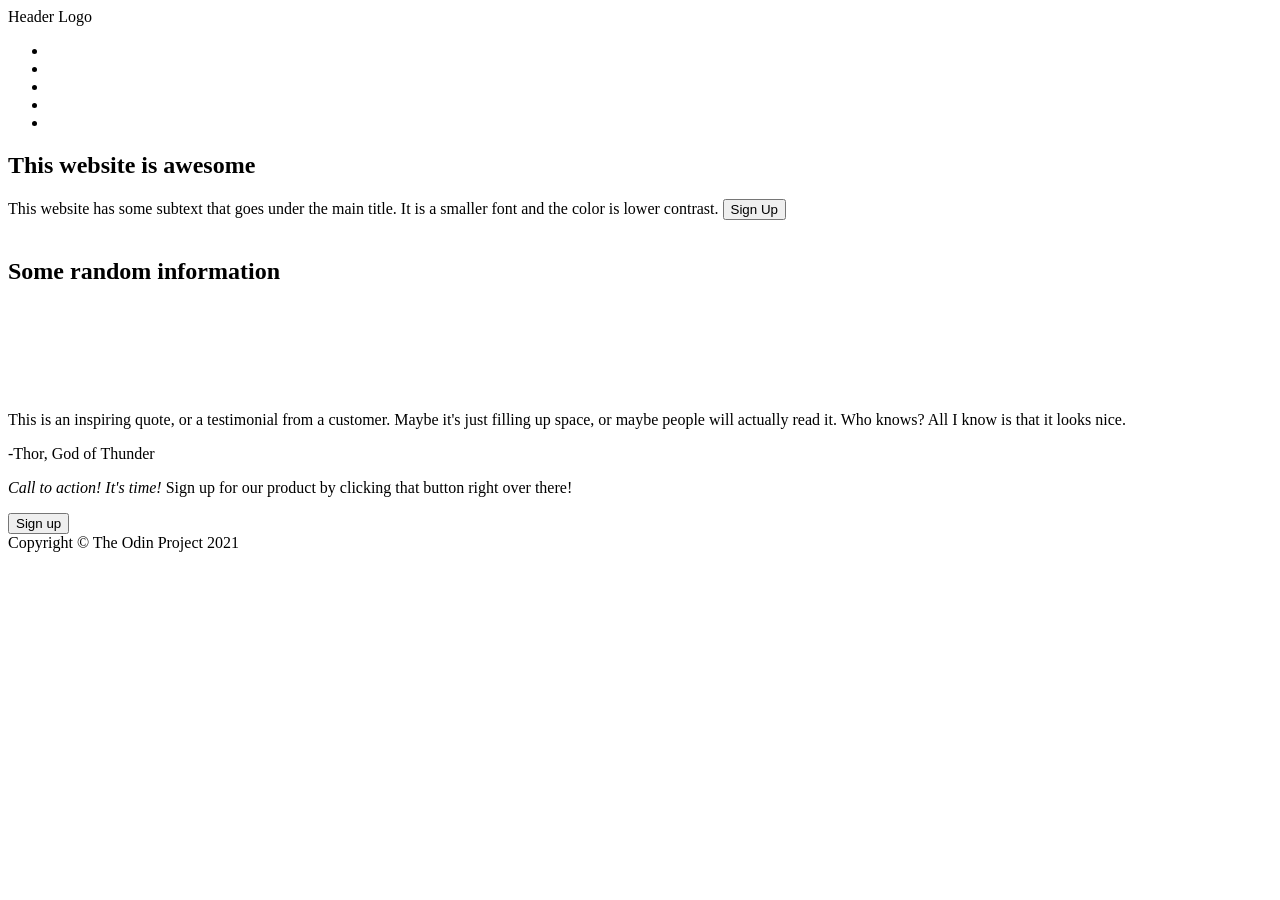
==== index.html @ c8c727b7 "Add HTML structure for landing page. Made a quick pass at the markup necessary for this layout based" ====
<!DOCTYPE html>
<html lang="en">
<head>
    <meta charset="UTF-8">
    <title>monsters & mischief</title>
    <meta name="viewport" content="width=device-width, initial-scale=1.0">
    <link rel="stylesheet" href="style.css" media="all">
</head>
<body>
    <div class="header">
        Header Logo
        <ul class="header-links">
            <li></li>
            <li></li>
            <li></li>
            <li></li>
            <li></li>
        </ul>
    </div>

    <div class="intro-container">
        <div class="intro-text">
            <h2>This website is awesome</h2>
            This website has some subtext that goes under the main title. It is a smaller font and the color is lower contrast.
            <button>Sign Up</button>
        </div>
        <img width="300px">
    </div>

    <div class="cards-container">
        <h2>Some random information</h2>
        <div class="cards">
            <div class="card">
                <img src="" alt="">
            </div>
            <div class="card">
                <img src="" alt="">
            </div>
            <div class="card">
                <img src="" alt="">
            </div>
            <div class="card">
                <img src="" alt="">
            </div>
            <div class="card">
                <img src="" alt="">
            </div>
        </div>
    </div>

    <div class="quote-container">
        <p>This is an inspiring quote, or a testimonial from a customer. Maybe it's just filling up space, or maybe people will actually read it. Who knows? All I know is that it looks nice.</p>
        <p>-Thor, God of Thunder</p>
    </div>

    <div class="call-to-action-container">
        <div class="call-to-action-box">
            <p>
                <em>Call to action! It's time!</em>
                Sign up for our product by clicking that button right over there!
            </p>
            <button>Sign up</button>
        </div>
    </div>

    <div class="footer">
        Copyright © The Odin Project 2021
    </div>
        
</body>
</html>
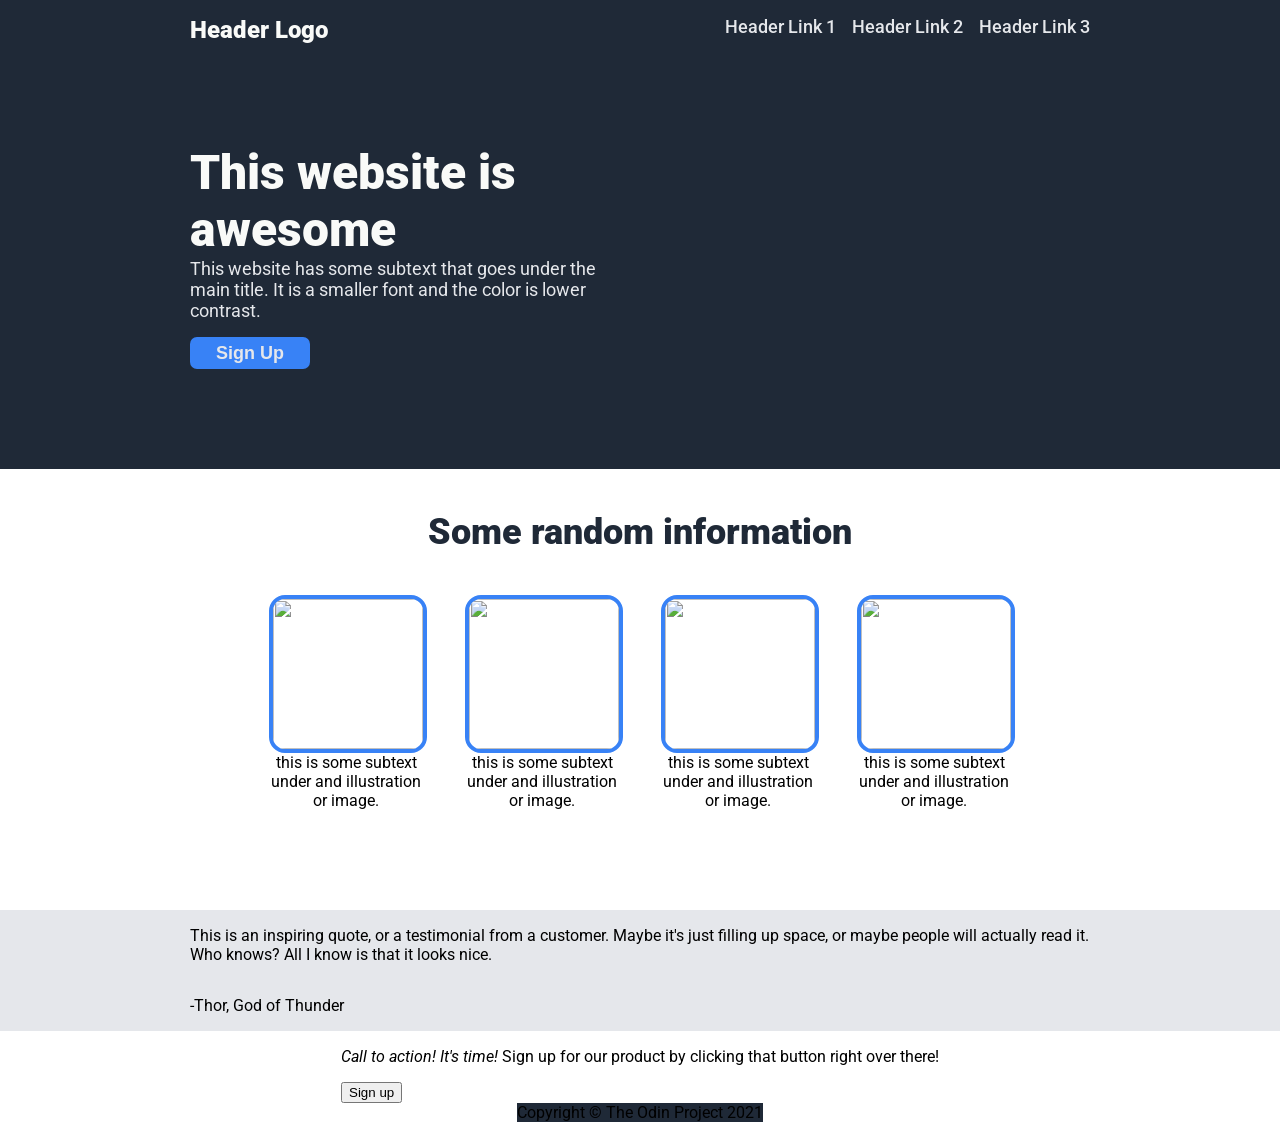
==== commit dac73b50: "Add HTML structure and styles for landing page. Built html structure and began styling with Flexbox " ====
--- a/index.html
+++ b/index.html
@@ -7,14 +7,13 @@
     <link rel="stylesheet" href="style.css" media="all">
 </head>
 <body>
+  <div class="hero">
     <div class="header">
         Header Logo
         <ul class="header-links">
-            <li></li>
-            <li></li>
-            <li></li>
-            <li></li>
-            <li></li>
+            <li><a href="">Header Link 1</a></li>
+            <li><a href="">Header Link 2</a></li>
+            <li><a href="">Header Link 3</a></li>
         </ul>
     </div>
 
@@ -24,26 +23,28 @@
             This website has some subtext that goes under the main title. It is a smaller font and the color is lower contrast.
             <button>Sign Up</button>
         </div>
-        <img width="300px">
+        <img src="">
     </div>
+  </div>
 
     <div class="cards-container">
         <h2>Some random information</h2>
         <div class="cards">
             <div class="card">
                 <img src="" alt="">
+                this is some subtext under and illustration or image.
             </div>
             <div class="card">
                 <img src="" alt="">
+                this is some subtext under and illustration or image.
             </div>
             <div class="card">
                 <img src="" alt="">
+                this is some subtext under and illustration or image.
             </div>
             <div class="card">
                 <img src="" alt="">
-            </div>
-            <div class="card">
-                <img src="" alt="">
+                this is some subtext under and illustration or image.
             </div>
         </div>
     </div>
--- a/style.css
+++ b/style.css
@@ -0,0 +1,150 @@
+
+@import url('https://fonts.googleapis.com/css2?family=Roboto:wght@400;700&display=swap');
+
+body {
+    height: 100vh;
+    margin: 0;
+    overflow: hidden;
+    font-family: Roboto, sans-serif;
+
+    display: flex;
+    flex-flow: column;
+    justify-content: space-between;
+    align-items: center;
+}
+
+a{
+    text-decoration: none;
+    color: #E5E7EB;
+}
+
+ul{
+    list-style-type: none;
+    margin: 0px;
+}
+
+.hero{
+    background-color: #1F2937;
+
+    display: flex;
+    flex-flow: column;
+    align-items: center;
+
+    width: 100%;
+}
+
+.header{
+    display: flex;
+    justify-content: space-between;
+
+    font-size: 24px;
+    color: #F9FAF8;
+    font-weight: 900;
+
+    padding-top: 16px;
+    margin-bottom: 100px;
+    width: 900px;
+}
+
+.header-links{
+    display: flex;
+    justify-content: space-evenly;
+    gap: 16px;
+
+    font-size: 18px;
+    font-weight: 500;
+    color: #E5E7EB;
+}
+
+.intro-container{
+   display: flex;
+   justify-content: center;
+   gap: 16px;
+
+    width: 900px;
+    margin-bottom: 100px;
+}
+
+.intro-text{
+    flex: 1 0 420px;
+
+    font-size: 18px;
+    color: #E5E7EB;
+}
+
+.intro-container img{
+    flex: 1 0 420px;
+}
+
+.intro-text h2{
+    margin: 0px;
+    font-size: 48px;
+    font-weight: 900;
+    color: #F9FAF8;
+}
+
+.intro-text button{
+    display: block;
+    background-color: #3882F6;
+    color: #E5E7EB;
+    margin-top: 16px;
+    width: 120px;
+    height: 32px;
+    font-size: 18px;
+    font-weight: 700;
+    border-radius: 7px;
+    border: 0px;
+}
+
+.cards-container{
+    display: flex;
+    flex-flow: column;
+    align-items: center;
+
+    width: 900px;
+}
+
+.cards-container h2{
+    font-size: 36px;
+    font-weight: 900;
+    color: #1F2937;
+
+    margin: 42px 0;
+}
+
+.cards{
+    display: flex;
+    margin-bottom: 100px;
+
+    gap: 42px;
+}
+
+.card{
+    width: 154px;
+
+    text-align: center;
+}
+
+.card img{
+    width: 150px;
+    height: 150px;
+    border: solid 4px  #3882F6;
+    border-radius: 16px;
+}
+
+.quote-container{
+    background-color: #E5E7Eb;
+    width: 100%;
+
+    display: flex;
+    flex-flow: column;
+    align-items: center;
+}
+
+.quote-container p{
+    width: 900px;
+}
+
+.footer{
+    background-color: #1F2937;
+}
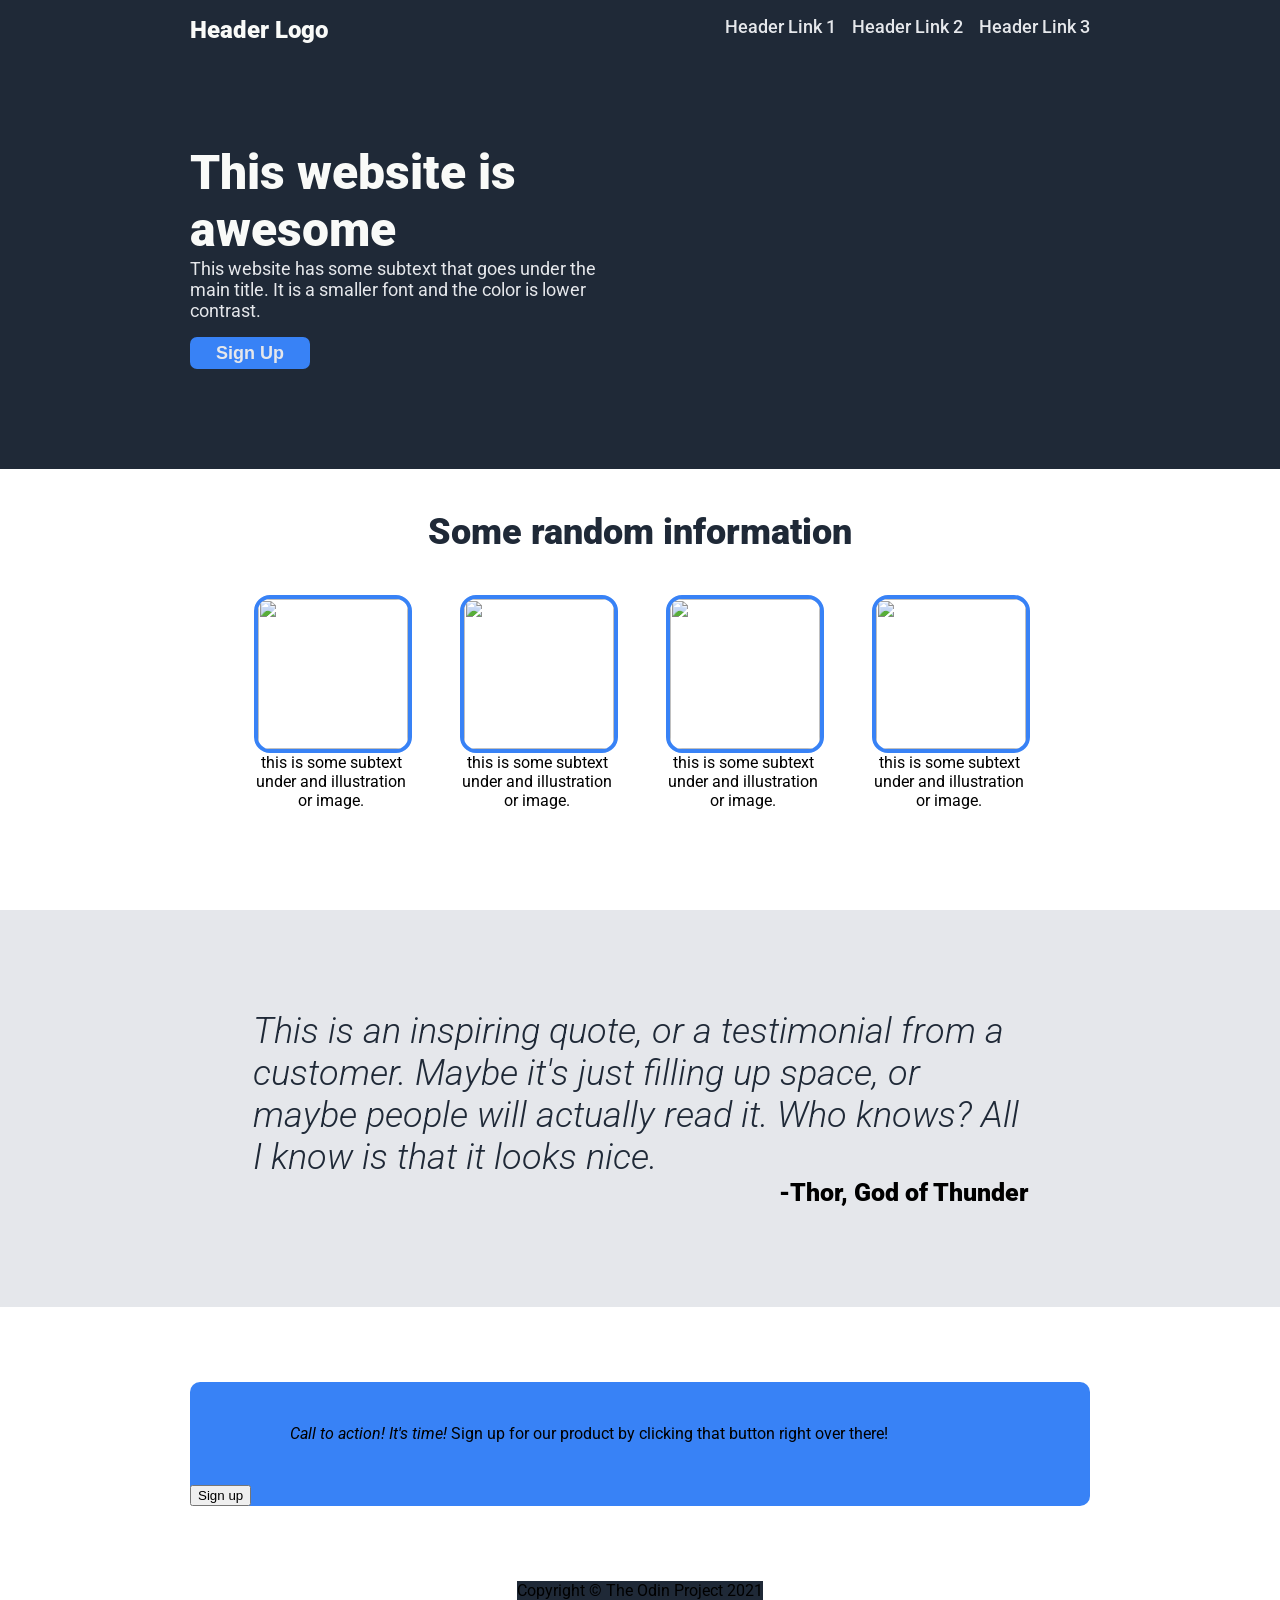
==== commit 8e48bbee: "Add styles to quote box and call to action." ====
--- a/index.html
+++ b/index.html
@@ -50,8 +50,8 @@
     </div>
 
     <div class="quote-container">
-        <p>This is an inspiring quote, or a testimonial from a customer. Maybe it's just filling up space, or maybe people will actually read it. Who knows? All I know is that it looks nice.</p>
-        <p>-Thor, God of Thunder</p>
+        <p class="quote-text">This is an inspiring quote, or a testimonial from a customer. Maybe it's just filling up space, or maybe people will actually read it. Who knows? All I know is that it looks nice.</p>
+        <p class="quote-author">-Thor, God of Thunder</p>
     </div>
 
     <div class="call-to-action-container">
--- a/style.css
+++ b/style.css
@@ -1,10 +1,9 @@
 
-@import url('https://fonts.googleapis.com/css2?family=Roboto:wght@400;700&display=swap');
+@import url('https://fonts.googleapis.com/css2?family=Roboto:wght@300;700&display=swap');
 
 body {
     height: 100vh;
     margin: 0;
-    overflow: hidden;
     font-family: Roboto, sans-serif;
 
     display: flex;
@@ -113,10 +112,12 @@
 }
 
 .cards{
-    display: flex;
+    width: 100%;
     margin-bottom: 100px;
 
-    gap: 42px;
+    display: flex;
+    justify-content: center;
+    gap: 52px;
 }
 
 .card{
@@ -127,7 +128,7 @@
 
 .card img{
     width: 150px;
-    height: 150px;
+    height: 150px;;
     border: solid 4px  #3882F6;
     border-radius: 16px;
 }
@@ -135,6 +136,7 @@
 .quote-container{
     background-color: #E5E7Eb;
     width: 100%;
+    padding: 100px 0;
 
     display: flex;
     flex-flow: column;
@@ -142,7 +144,32 @@
 }
 
 .quote-container p{
+    width: 775px;
+    margin: 0px;
+}
+
+.quote-text{
+    font-size:36px;
+    font-weight: 300;
+    font-style: italic;
+    color: #1F2937;
+}
+
+.quote-author{
+    font-size: 25px;
+    font-weight: 900;
+    text-align: right;
+}
+
+.call-to-action-container{
     width: 900px;
+    background-color: #3882F6;
+    border-radius: 10px;
+    margin: 75px 0;
+}
+
+.call-to-action-container p{
+    margin: 42px 100px;
 }
 
 .footer{
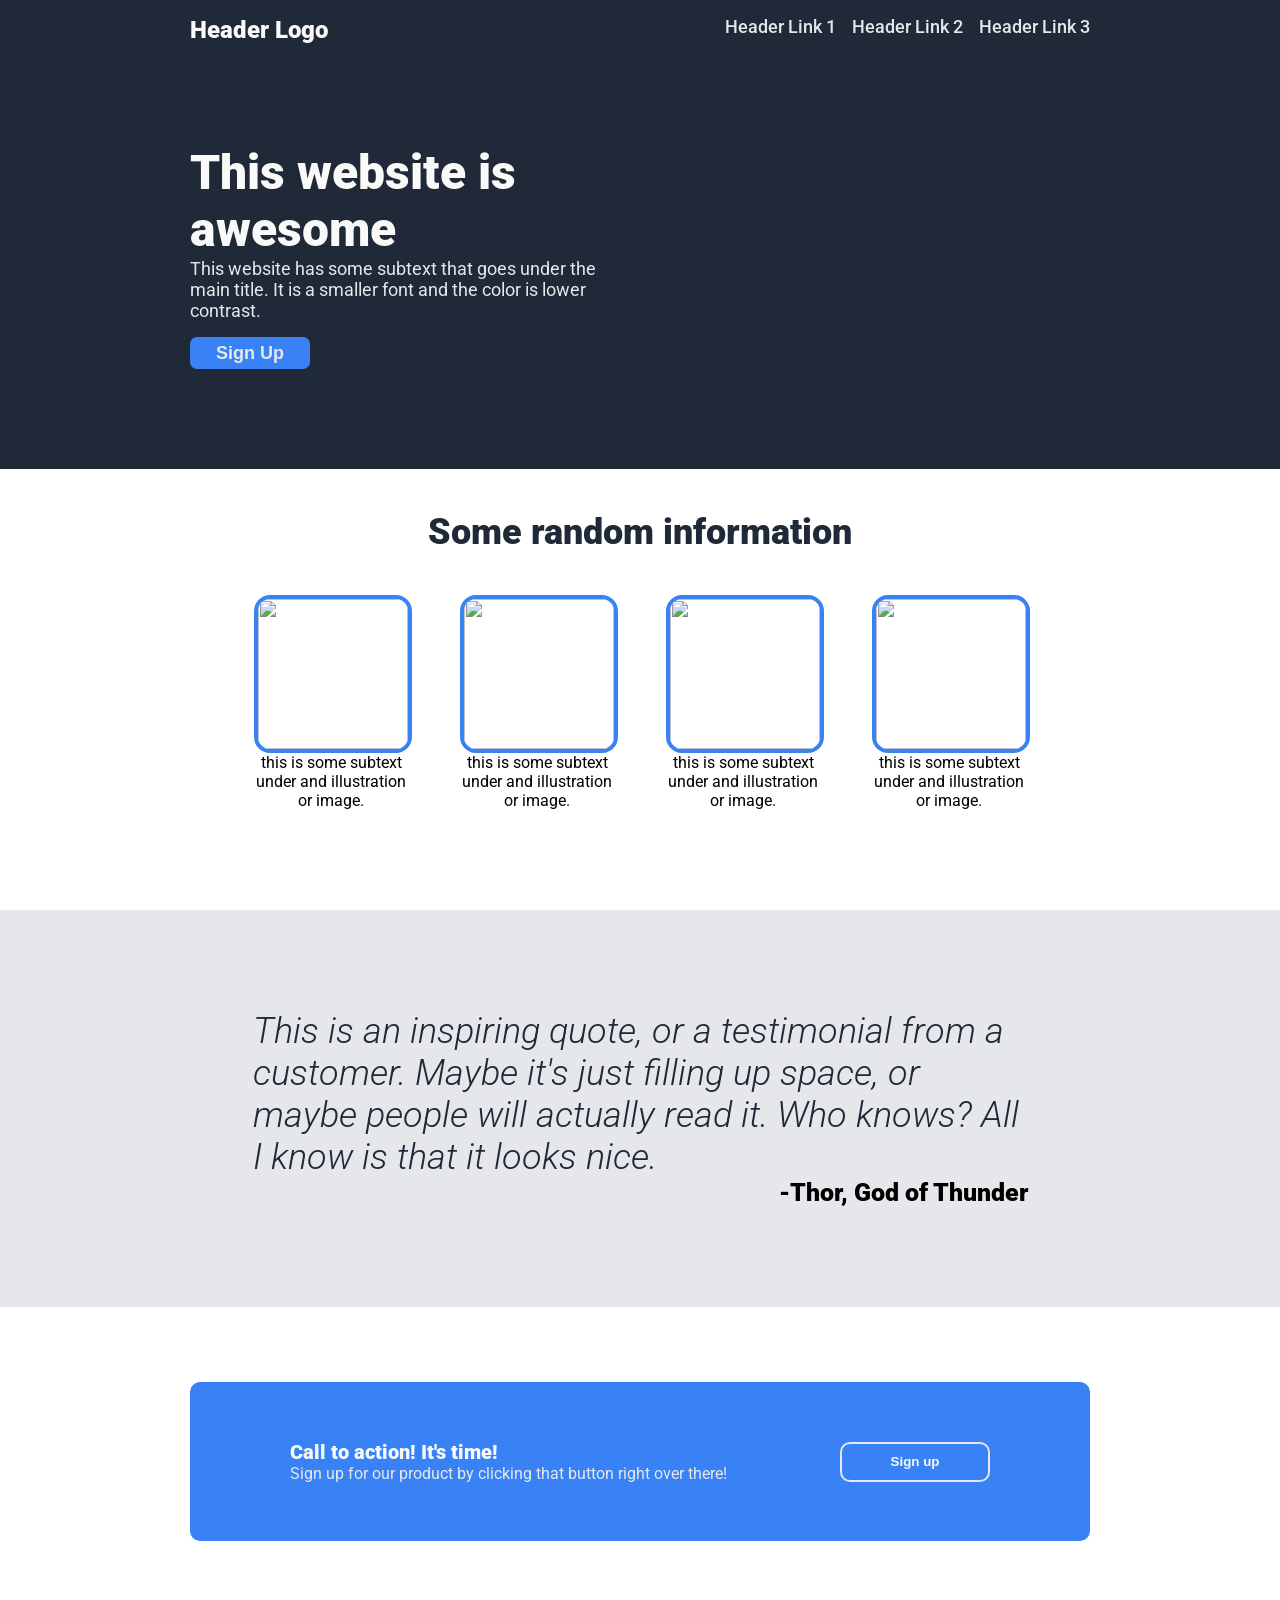
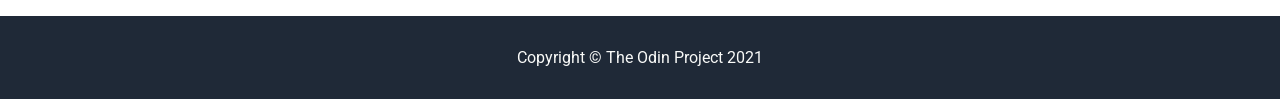
==== commit 68acfe50: "Style call to action and footer" ====
--- a/index.html
+++ b/index.html
@@ -55,13 +55,11 @@
     </div>
 
     <div class="call-to-action-container">
-        <div class="call-to-action-box">
             <p>
-                <em>Call to action! It's time!</em>
+                <strong>Call to action! It's time!</strong>
                 Sign up for our product by clicking that button right over there!
             </p>
             <button>Sign up</button>
-        </div>
     </div>
 
     <div class="footer">
--- a/style.css
+++ b/style.css
@@ -162,16 +162,45 @@
 }
 
 .call-to-action-container{
+    box-sizing: border-box;
     width: 900px;
     background-color: #3882F6;
     border-radius: 10px;
     margin: 75px 0;
+    padding: 42px 100px;
+
+    display: flex;
+    justify-content: space-between;
+    align-items: center;
 }
 
 .call-to-action-container p{
-    margin: 42px 100px;
+    color: #E5E7EB;
+}
+
+.call-to-action-container p strong{
+    display:block;
+
+    font-size: 20px;
+    font-weight: 900;
+    color: #F9FAF8;
+}
+
+.call-to-action-container button{
+    background-color:#3882F6;
+    border: 2px solid #E5E7EB;
+    border-radius: 10px;
+    color:#F9FAF8;
+    font-weight: 900;
+    width: 150px;
+    height: 40px;
 }
 
 .footer{
     background-color: #1F2937;
-}
+    width: 100%;
+    font-size: 16px;
+    color: #F9FAF8;
+    padding: 32px 0;
+    text-align: center;
+}
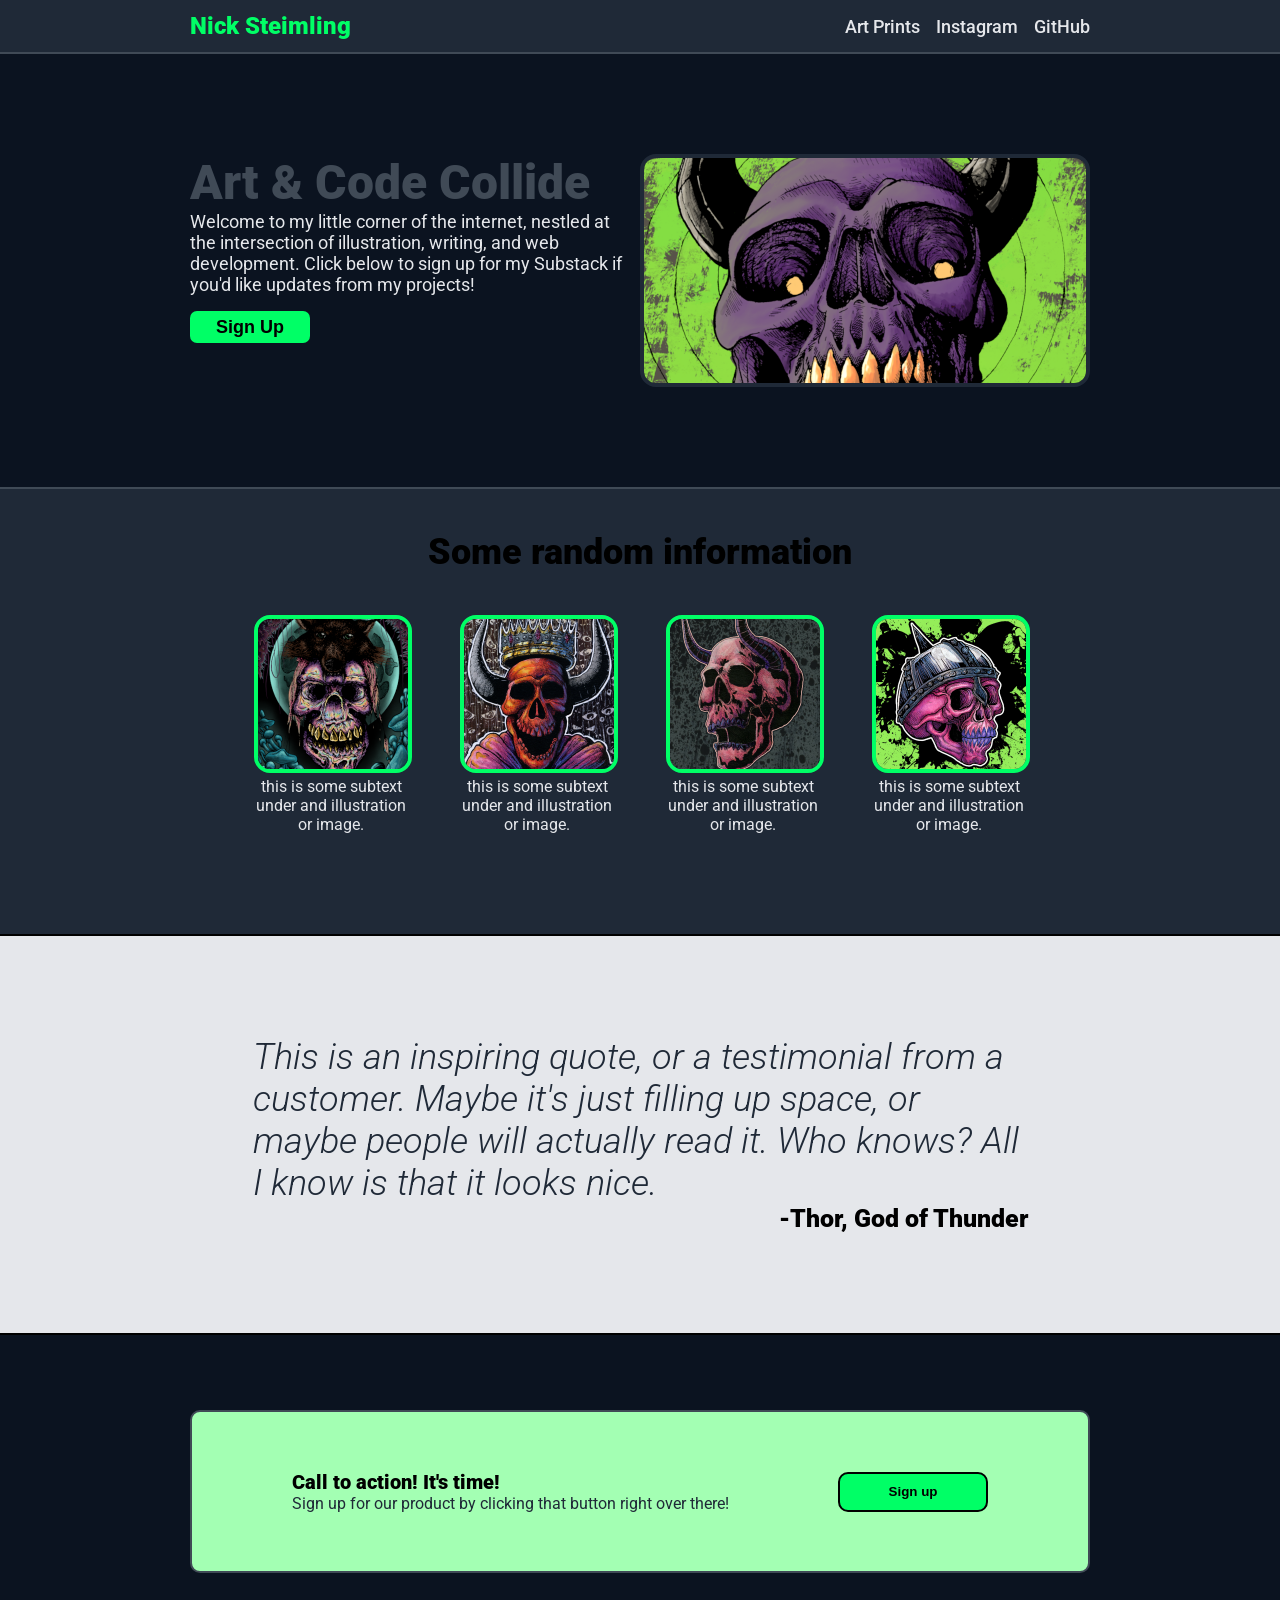
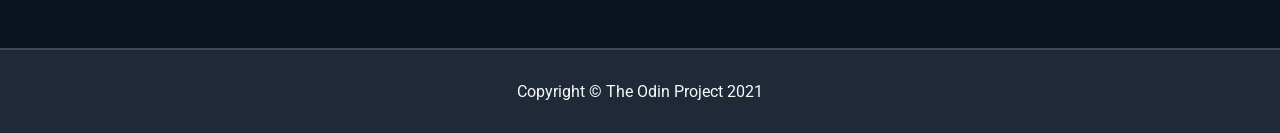
==== commit a02951ae: "Add custom styles and media Added images from my personal illustration projects and further customiz" ====
--- a/index.html
+++ b/index.html
@@ -2,28 +2,30 @@
 <html lang="en">
 <head>
     <meta charset="UTF-8">
-    <title>monsters & mischief</title>
+    <title>art & algorithms</title>
     <meta name="viewport" content="width=device-width, initial-scale=1.0">
     <link rel="stylesheet" href="style.css" media="all">
 </head>
 <body>
   <div class="hero">
-    <div class="header">
-        Header Logo
-        <ul class="header-links">
-            <li><a href="">Header Link 1</a></li>
-            <li><a href="">Header Link 2</a></li>
-            <li><a href="">Header Link 3</a></li>
-        </ul>
-    </div>
+      <div class="header-wrapper">
+        <div class="header">
+           Nick Steimling 
+            <ul class="header-links">
+                <li><a href="https://https://www.inprnt.com/gallery/nicksteimling/">Art Prints</a></li>
+                <li><a href="https://https://www.instagram.com/nick_steimling/">Instagram</a></li>
+                <li><a href="https://github.com/anotherNick">GitHub</a></li>
+            </ul>
+        </div>
+      </div>
 
     <div class="intro-container">
         <div class="intro-text">
-            <h2>This website is awesome</h2>
-            This website has some subtext that goes under the main title. It is a smaller font and the color is lower contrast.
+            <h2>Art & Code Collide</h2>
+            Welcome to my little corner of the internet, nestled at the intersection of illustration, writing, and web development. Click below to sign up for my Substack if you'd like updates from my projects!
             <button>Sign Up</button>
         </div>
-        <img src="">
+        <img src="brad.png" alt="Image of a purple skull with bright green background">
     </div>
   </div>
 
@@ -31,19 +33,19 @@
         <h2>Some random information</h2>
         <div class="cards">
             <div class="card">
-                <img src="" alt="">
+                <img src="spyang.png" alt="Image of a skull with wolf headdress">
                 this is some subtext under and illustration or image.
             </div>
             <div class="card">
-                <img src="" alt="">
+                <img src="lord.png" alt="Image of a red skull with large horns">
                 this is some subtext under and illustration or image.
             </div>
             <div class="card">
-                <img src="" alt="">
+                <img src="gilded.png" alt="Image of a pink skull with seafoam green background">
                 this is some subtext under and illustration or image.
             </div>
             <div class="card">
-                <img src="" alt="">
+                <img src="spike.png" alt="Image of a magenta skull wearing pickelhaub">
                 this is some subtext under and illustration or image.
             </div>
         </div>
--- a/style.css
+++ b/style.css
@@ -1,10 +1,11 @@
 
-@import url('https://fonts.googleapis.com/css2?family=Roboto:wght@300;700&display=swap');
+@import url('https://fonts.googleapis.com/css2?family=Roboto:wght@300;700;900&display=swap');
 
 body {
     height: 100vh;
     margin: 0;
     font-family: Roboto, sans-serif;
+    background-color: #0B1320;
 
     display: flex;
     flex-flow: column;
@@ -23,13 +24,24 @@
 }
 
 .hero{
+    background-color: #0B1320;
+    border-bottom: 2px solid #404A56;
+
+    display: flex;
+    flex-flow: column;
+    align-items: center;
+
+    width: 100%;
+}
+
+.header-wrapper{
+    width: 100%;
     background-color: #1F2937;
-
-    display: flex;
-    flex-flow: column;
-    align-items: center;
-
-    width: 100%;
+    margin-bottom: 100px;
+    border-bottom: 2px solid #404A56;
+
+    display:flex;
+    justify-content: center;
 }
 
 .header{
@@ -37,17 +49,17 @@
     justify-content: space-between;
 
     font-size: 24px;
-    color: #F9FAF8;
-    font-weight: 900;
-
-    padding-top: 16px;
-    margin-bottom: 100px;
+    color: #00FF66;
+    font-weight: 900;
+
+    padding: 12px 0;
     width: 900px;
 }
 
 .header-links{
     display: flex;
     justify-content: space-evenly;
+    align-items: center;
     gap: 16px;
 
     font-size: 18px;
@@ -68,24 +80,27 @@
     flex: 1 0 420px;
 
     font-size: 18px;
-    color: #E5E7EB;
+color: #E5E7EB;
 }
 
 .intro-container img{
     flex: 1 0 420px;
+    width: 442px;
+    border: 4px solid #1F2937;
+    border-radius: 16px;
 }
 
 .intro-text h2{
     margin: 0px;
     font-size: 48px;
     font-weight: 900;
-    color: #F9FAF8;
+    color: #404A56;
 }
 
 .intro-text button{
     display: block;
-    background-color: #3882F6;
-    color: #E5E7EB;
+    background-color: #00FF66;
+    color: #000;
     margin-top: 16px;
     width: 120px;
     height: 32px;
@@ -96,24 +111,29 @@
 }
 
 .cards-container{
-    display: flex;
-    flex-flow: column;
-    align-items: center;
-
-    width: 900px;
+    background-color: #1F2937;
+    border-bottom: 2px solid black;
+    display: flex;
+    flex-flow: column;
+    align-items: center;
+
+    width: 100%;
 }
 
 .cards-container h2{
     font-size: 36px;
     font-weight: 900;
-    color: #1F2937;
+    text-align: center;
+    color: #000;
+    width: 900px;
 
     margin: 42px 0;
 }
 
 .cards{
-    width: 100%;
+    width: 900px;;
     margin-bottom: 100px;
+    color: #E5E7EB;
 
     display: flex;
     justify-content: center;
@@ -129,14 +149,15 @@
 .card img{
     width: 150px;
     height: 150px;;
-    border: solid 4px  #3882F6;
+    border: solid 4px  #00FF66;
     border-radius: 16px;
 }
 
 .quote-container{
-    background-color: #E5E7Eb;
+    background-color: #E5E7EB;
     width: 100%;
     padding: 100px 0;
+    border-bottom: 2px solid black;
 
     display: flex;
     flex-flow: column;
@@ -164,7 +185,8 @@
 .call-to-action-container{
     box-sizing: border-box;
     width: 900px;
-    background-color: #3882F6;
+    background-color: #A3FFB3;
+    border: 2px solid #404A56;
     border-radius: 10px;
     margin: 75px 0;
     padding: 42px 100px;
@@ -175,7 +197,7 @@
 }
 
 .call-to-action-container p{
-    color: #E5E7EB;
+    color: #1F2937;
 }
 
 .call-to-action-container p strong{
@@ -183,14 +205,14 @@
 
     font-size: 20px;
     font-weight: 900;
-    color: #F9FAF8;
+    color: black;
 }
 
 .call-to-action-container button{
-    background-color:#3882F6;
-    border: 2px solid #E5E7EB;
+    background-color:#00FF66;
+    border: 2px solid black;
     border-radius: 10px;
-    color:#F9FAF8;
+    color: black;
     font-weight: 900;
     width: 150px;
     height: 40px;
@@ -203,4 +225,6 @@
     color: #F9FAF8;
     padding: 32px 0;
     text-align: center;
-}
+    border-top: 2px solid #404A56;
+
+}
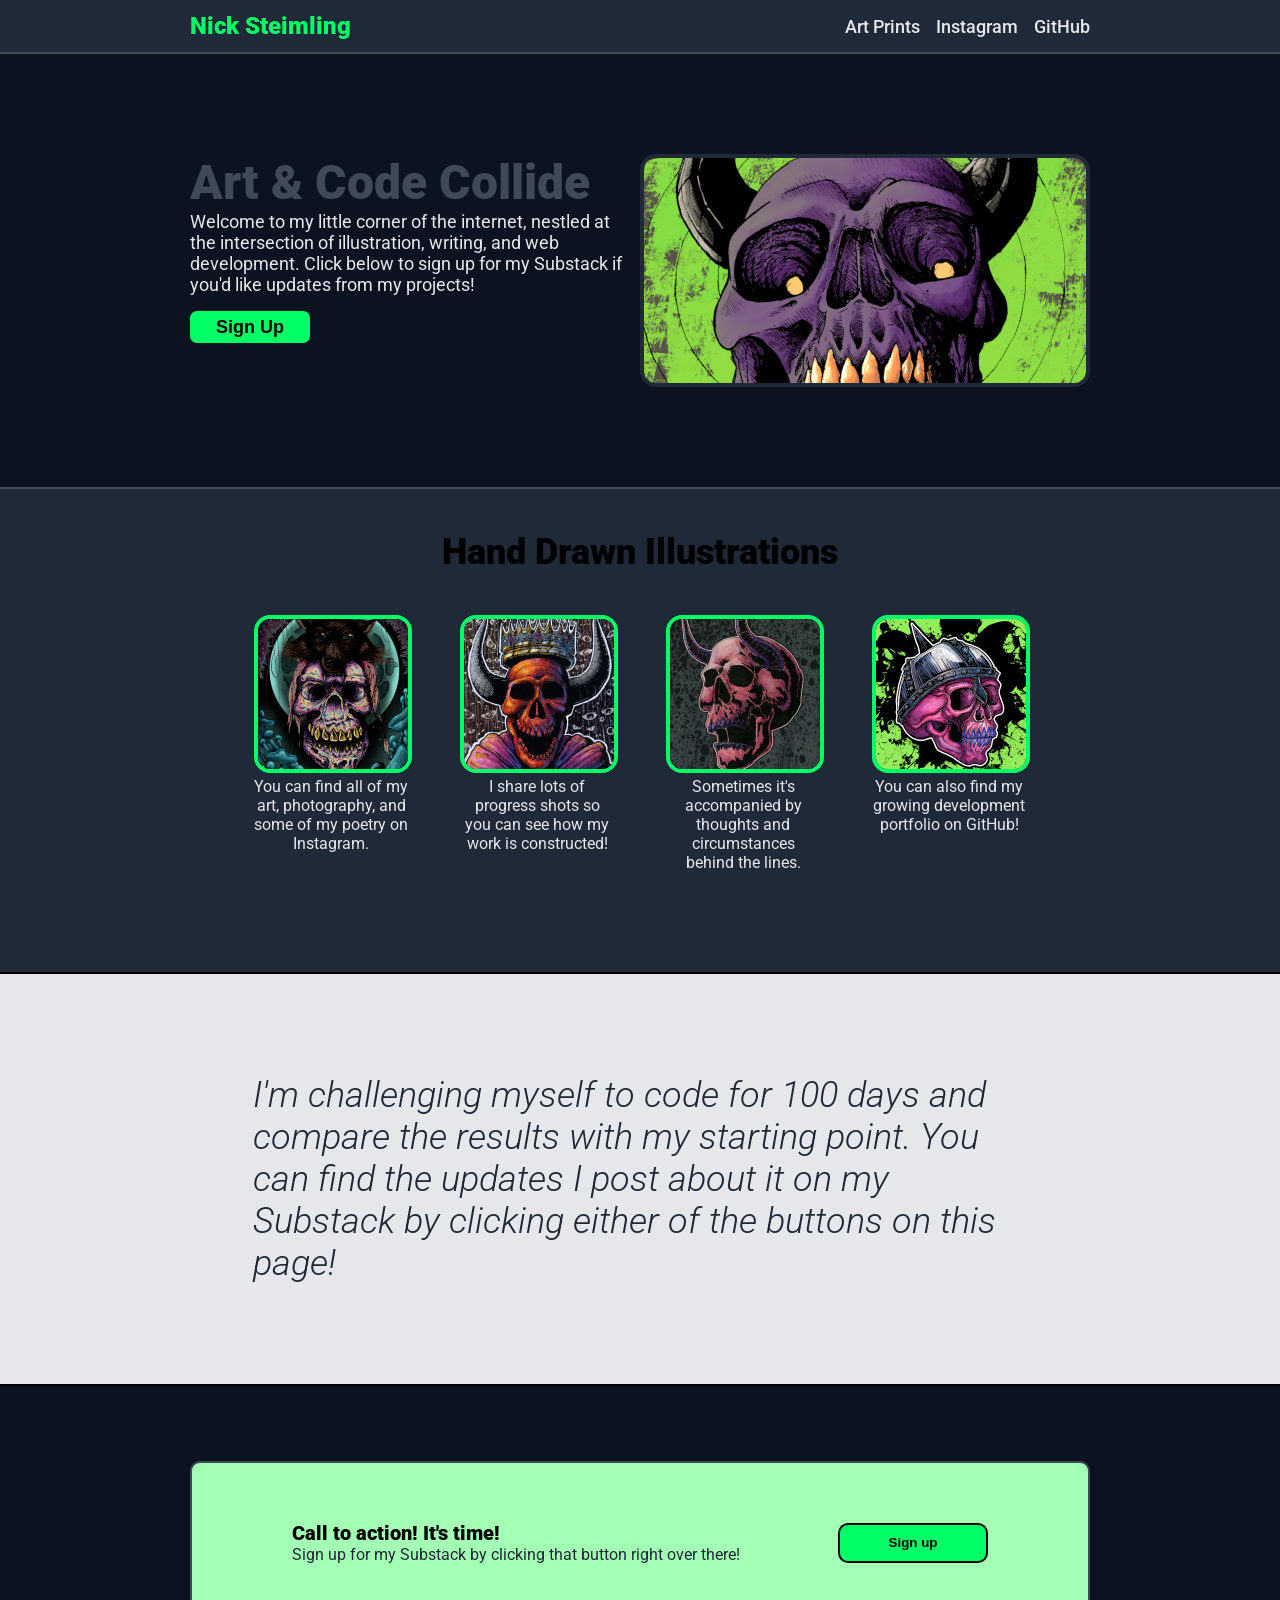
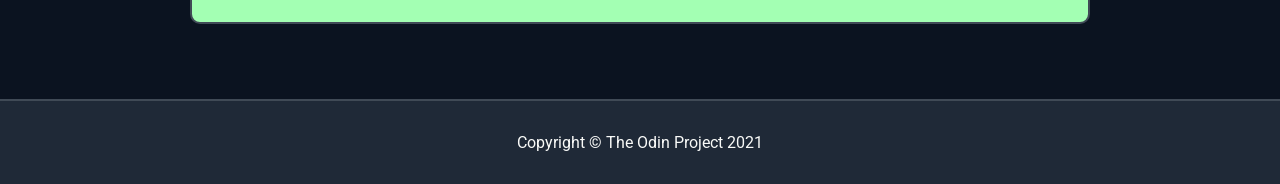
==== commit ed0e72c9: "Add body copy and JS for buttons Finished personalizing the body copy and added a JS event to the bu" ====
--- a/index.html
+++ b/index.html
@@ -12,8 +12,8 @@
         <div class="header">
            Nick Steimling 
             <ul class="header-links">
-                <li><a href="https://https://www.inprnt.com/gallery/nicksteimling/">Art Prints</a></li>
-                <li><a href="https://https://www.instagram.com/nick_steimling/">Instagram</a></li>
+                <li><a href="https://www.inprnt.com/gallery/nicksteimling/">Art Prints</a></li>
+                <li><a href="https://www.instagram.com/nick_steimling/">Instagram</a></li>
                 <li><a href="https://github.com/anotherNick">GitHub</a></li>
             </ul>
         </div>
@@ -30,36 +30,35 @@
   </div>
 
     <div class="cards-container">
-        <h2>Some random information</h2>
+        <h2>Hand Drawn Illustrations</h2>
         <div class="cards">
             <div class="card">
                 <img src="spyang.png" alt="Image of a skull with wolf headdress">
-                this is some subtext under and illustration or image.
+               You can find all of my art, photography, and some of my poetry on Instagram.
             </div>
             <div class="card">
                 <img src="lord.png" alt="Image of a red skull with large horns">
-                this is some subtext under and illustration or image.
+                I share lots of progress shots so you can see how my work is constructed!
             </div>
             <div class="card">
                 <img src="gilded.png" alt="Image of a pink skull with seafoam green background">
-                this is some subtext under and illustration or image.
+                Sometimes it's accompanied by thoughts and circumstances behind the lines. 
             </div>
             <div class="card">
                 <img src="spike.png" alt="Image of a magenta skull wearing pickelhaub">
-                this is some subtext under and illustration or image.
+                You can also find my growing development portfolio on GitHub!
             </div>
         </div>
     </div>
 
     <div class="quote-container">
-        <p class="quote-text">This is an inspiring quote, or a testimonial from a customer. Maybe it's just filling up space, or maybe people will actually read it. Who knows? All I know is that it looks nice.</p>
-        <p class="quote-author">-Thor, God of Thunder</p>
+        <p class="quote-text">I'm challenging myself to code for 100 days and compare the results with my starting point. You can find the updates I post about it on my Substack by clicking either of the buttons on this page!</p>
     </div>
 
     <div class="call-to-action-container">
             <p>
                 <strong>Call to action! It's time!</strong>
-                Sign up for our product by clicking that button right over there!
+                Sign up for my Substack by clicking that button right over there!
             </p>
             <button>Sign up</button>
     </div>
@@ -67,6 +66,16 @@
     <div class="footer">
         Copyright © The Odin Project 2021
     </div>
-        
+    <script>
+        const btns = document.querySelectorAll('button');
+
+        btns.forEach(btn =>{
+
+            btn.addEventListener('click', () => {
+            window.location.assign("https://substack.com/@nick231784");          
+            });
+
+        })
+    </script>        
 </body>
 </html>
--- a/style.css
+++ b/style.css
@@ -16,6 +16,14 @@
 a{
     text-decoration: none;
     color: #E5E7EB;
+}
+
+a:hover{
+    color:#00FF66;
+}
+
+button{
+    cursor: pointer;
 }
 
 ul{
